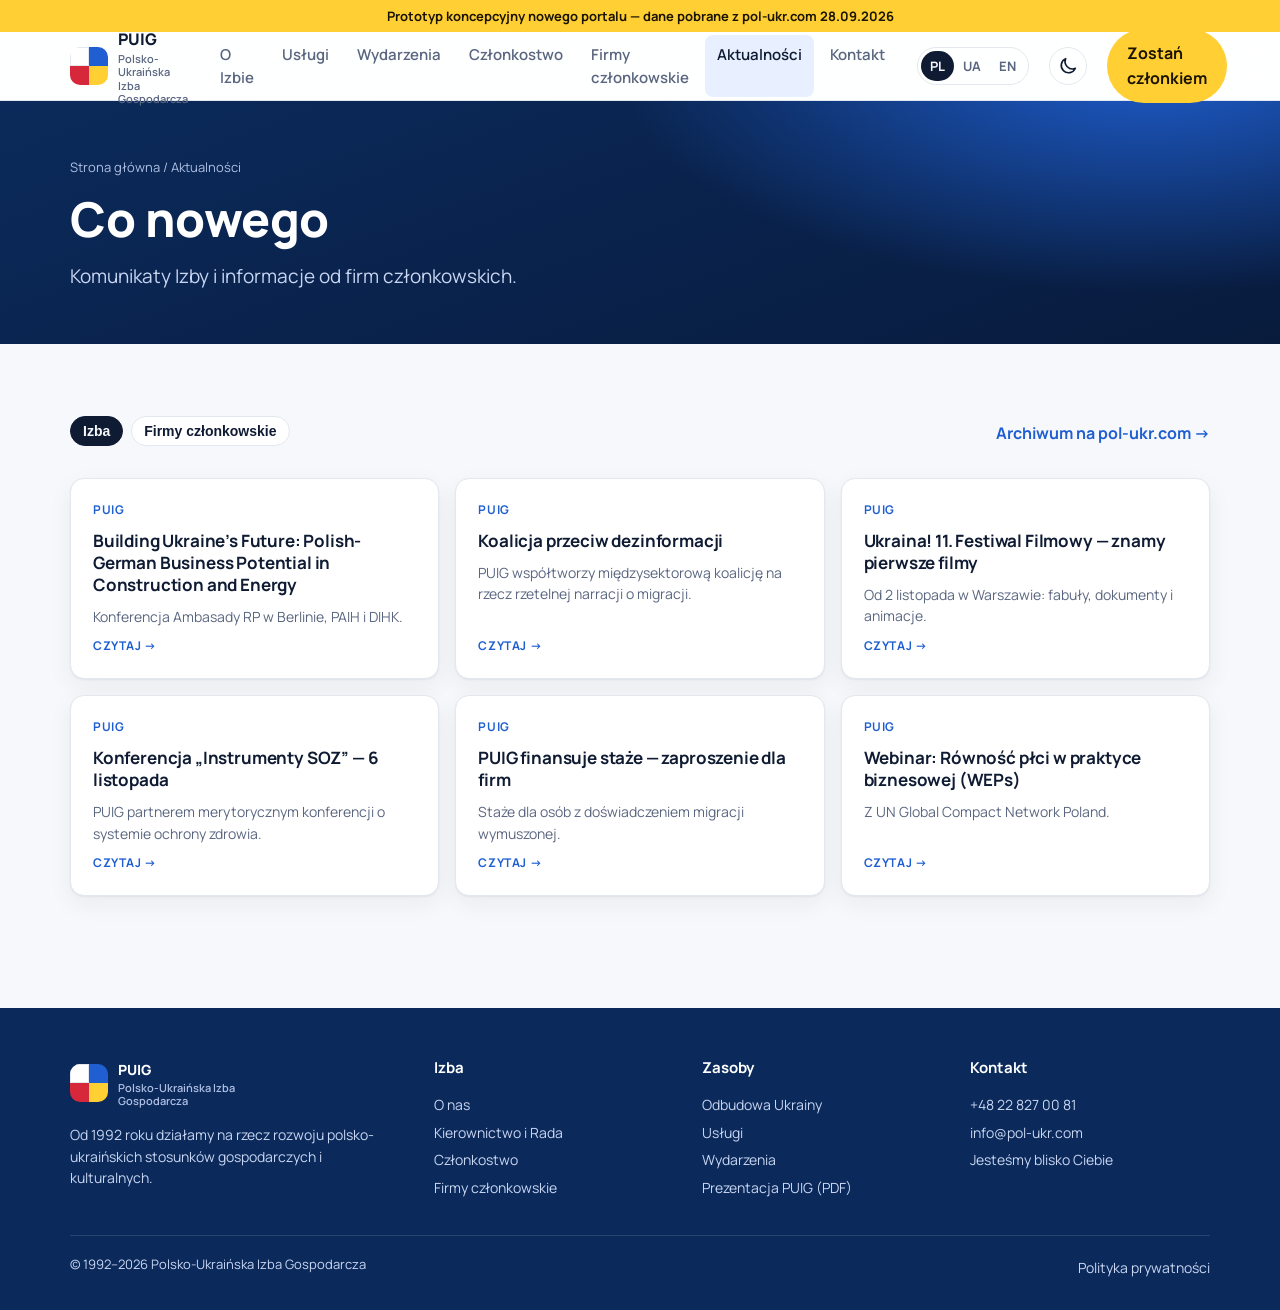
==== aktualnosci.html @ da151ade "PUIG portal concept: 9 static pages, PL/UA/EN, light/dark theme Co-Authored-By: Claude Opus 5.5 <nor" ====
<!doctype html>
<html lang="pl">
<head>
<meta charset="utf-8">
<meta name="viewport" content="width=device-width, initial-scale=1">
<title>PUIG · Polsko-Ukraińska Izba Gospodarcza</title>
<meta name="description" content="Aktualności Polsko-Ukraińskiej Izby Gospodarczej i firm członkowskich.">
<script>try{var t=localStorage.getItem("puig-theme");if(t==="light"||t==="dark")document.documentElement.dataset.theme=t}catch(e){}</script>
<link rel="preconnect" href="https://fonts.googleapis.com">
<link rel="preconnect" href="https://fonts.gstatic.com" crossorigin>
<link href="https://fonts.googleapis.com/css2?family=Manrope:wght@400;500;600;700;800&display=swap" rel="stylesheet">
<link rel="stylesheet" href="assets/style.css">
</head>
<body data-page="aktualnosci" data-title="nNews">
<div id="hdr"></div>
<main id="top">
<section class="page-hero"><div class="wrap">
  <div class="crumbs"><a href="index.html" data-i="nHome">Strona główna</a> / <span data-i="nNews"></span></div>
  <h1 data-i="newsTitle"></h1>
  <p data-i="newsPageLead"></p>
</div></section>

<section><div class="wrap">
  <div class="sec-head"><div class="tabs" id="newsTabs"></div><a class="more-link" href="https://pol-ukr.com/" data-i="archive"></a></div>
  <div class="news-grid" id="newsGrid"></div>
</div></section>
</main>
<div id="ftr"></div>
<script src="assets/data.js"></script>
<script src="assets/app.js"></script>
</body>
</html>
---- assets/style.css ----
:root{
  --bg:#f7f8fb; --surface:#fff; --ink:#0f1b33; --muted:#5a6680; --line:#e3e7ef;
  --navy:#0b2a5b; --blue:#1f5fd1; --sky:#e8f0ff; --gold:#ffcf33; --gold-ink:#5c4700; --red:#d6283a;
  --radius:14px; --shadow:0 1px 2px rgba(15,27,51,.06),0 8px 24px rgba(15,27,51,.06);
}
@media (prefers-color-scheme:dark){:root:not([data-theme="light"]){
  --bg:#0b1220; --surface:#121b2e; --ink:#e8edf7; --muted:#9aa6bf; --line:#23304a;
  --navy:#0a1a38; --blue:#6a9cff; --sky:#17243d; --gold:#ffd54d; --gold-ink:#ffe59a; --red:#ff6b7a;
  --shadow:0 1px 2px rgba(0,0,0,.3),0 8px 24px rgba(0,0,0,.25);}}
:root[data-theme="dark"]{
  --bg:#0b1220; --surface:#121b2e; --ink:#e8edf7; --muted:#9aa6bf; --line:#23304a;
  --navy:#0a1a38; --blue:#6a9cff; --sky:#17243d; --gold:#ffd54d; --gold-ink:#ffe59a; --red:#ff6b7a;
  --shadow:0 1px 2px rgba(0,0,0,.3),0 8px 24px rgba(0,0,0,.25);}
*{box-sizing:border-box}
html{scroll-behavior:smooth;scroll-padding-top:80px}
body{margin:0;font:16px/1.55 Manrope,system-ui,sans-serif;color:var(--ink);background:var(--bg);-webkit-font-smoothing:antialiased}
a{color:inherit}
img{max-width:100%}
.wrap{max-width:1180px;margin:0 auto;padding:0 20px}
.btn{display:inline-flex;align-items:center;gap:8px;padding:12px 20px;border-radius:999px;font-weight:700;text-decoration:none;border:0;cursor:pointer;font:inherit;font-weight:700;transition:transform .15s,background .15s}
.btn:hover{transform:translateY(-1px)}
.btn-gold{background:var(--gold);color:#1b1400}
.btn-ghost{background:transparent;color:#fff;box-shadow:inset 0 0 0 1.5px rgba(255,255,255,.5)}
.btn-blue{background:var(--blue);color:#fff}
.btn-line{background:transparent;color:var(--ink);box-shadow:inset 0 0 0 1.5px var(--line)}
.eyebrow{font-size:13px;font-weight:700;letter-spacing:.08em;text-transform:uppercase;color:var(--blue)}
h1,h2,h3{line-height:1.15;margin:0;letter-spacing:-.01em}
h2{font-size:clamp(26px,3.4vw,38px);font-weight:800}
section{padding:72px 0}
.sec-head{display:flex;justify-content:space-between;align-items:end;gap:20px;margin-bottom:32px;flex-wrap:wrap}
.sec-head p{margin:8px 0 0;color:var(--muted);max-width:620px}
.card{background:var(--surface);border:1px solid var(--line);border-radius:var(--radius);box-shadow:var(--shadow)}
.chip{display:inline-block;padding:6px 12px;border-radius:999px;border:1px solid var(--line);background:var(--surface);font-size:14px;font-weight:600;cursor:pointer;color:var(--ink)}
.chip[aria-pressed="true"]{background:var(--ink);color:var(--bg);border-color:var(--ink)}

/* header */
header{position:sticky;top:0;z-index:50;background:color-mix(in srgb,var(--surface) 88%,transparent);backdrop-filter:blur(12px);border-bottom:1px solid var(--line)}
.hdr{display:flex;align-items:center;gap:20px;height:68px}
.logo{display:flex;align-items:center;gap:10px;text-decoration:none;font-weight:800}
.logo-mark{width:38px;height:38px;border-radius:10px;overflow:hidden;display:grid;grid-template:1fr 1fr/1fr 1fr;flex:none}
.logo-mark i:nth-child(1){background:#fff;border:1px solid var(--line)}.logo-mark i:nth-child(2){background:#1f5fd1}
.logo-mark i:nth-child(3){background:#d6283a}.logo-mark i:nth-child(4){background:#ffcf33}
.logo small{display:block;font-weight:600;font-size:11px;color:var(--muted);line-height:1.2;max-width:170px}
nav.main{display:flex;gap:4px;margin-left:auto}
nav.main a{padding:8px 12px;border-radius:8px;text-decoration:none;font-weight:600;font-size:15px;color:var(--muted)}
nav.main a:hover{color:var(--ink);background:var(--sky)}
.langs{display:flex;border:1px solid var(--line);border-radius:999px;padding:3px}
.langs button{border:0;background:none;font:inherit;font-size:13px;font-weight:700;padding:5px 9px;border-radius:999px;cursor:pointer;color:var(--muted)}
.langs button[aria-pressed="true"]{background:var(--ink);color:var(--bg)}
.theme-btn{flex:none;background:none;border:1px solid var(--line);border-radius:999px;width:38px;height:38px;cursor:pointer;color:var(--ink);display:grid;place-items:center}
.theme-btn:hover{background:var(--sky)}
.menu-btn{display:none;margin-left:auto;background:none;border:1px solid var(--line);border-radius:10px;width:42px;height:42px;cursor:pointer;color:var(--ink);font-size:20px}
@media (max-width:1180px){
  nav.main{display:none;position:absolute;top:68px;left:0;right:0;flex-direction:column;background:var(--surface);padding:12px 16px 20px;border-bottom:1px solid var(--line)}
  nav.main.open{display:flex}
  .menu-btn{display:block}
  .hdr .btn-gold{display:none}
}
@media (max-width:520px){.hdr .logo small{display:none}}

/* hero */
.hero{background:radial-gradient(1200px 500px at 85% -10%,#1f5fd1 0,transparent 60%),linear-gradient(160deg,#0b2a5b,#081b3d);color:#fff;padding:72px 0 0;overflow:hidden}
.hero-grid{display:grid;grid-template-columns:1.15fr .85fr;gap:48px;align-items:center}
.hero h1{font-size:clamp(34px,5.2vw,60px);font-weight:800}
.hero h1 em{font-style:normal;color:var(--gold)}
.hero p.lead{font-size:clamp(17px,1.6vw,20px);color:#c9d6f2;margin:20px 0 28px;max-width:560px}
.hero-ctas{display:flex;gap:12px;flex-wrap:wrap}
.hero-card{background:rgba(255,255,255,.06);border:1px solid rgba(255,255,255,.14);border-radius:18px;padding:22px}
.hero-card h3{font-size:14px;letter-spacing:.06em;text-transform:uppercase;color:#aebfe3;margin-bottom:12px}
.next-ev{display:flex;gap:14px;padding:12px 0;border-top:1px solid rgba(255,255,255,.1);text-decoration:none}
.next-ev:first-of-type{border-top:0}
.next-ev .d{flex:none;width:52px;text-align:center;background:#fff;color:var(--navy);border-radius:10px;padding:6px 0;font-weight:800;line-height:1.1}
.next-ev .d small{display:block;font-size:11px;font-weight:700;text-transform:uppercase;color:var(--red)}
.next-ev b{display:block;font-size:15px}.next-ev span{font-size:13px;color:#aebfe3}
.paths{display:grid;grid-template-columns:repeat(3,1fr);gap:16px;margin-top:56px;transform:translateY(40px)}
.path{background:var(--surface);color:var(--ink);border-radius:var(--radius);padding:24px;text-decoration:none;box-shadow:0 12px 32px rgba(0,0,0,.18);display:flex;flex-direction:column;gap:8px;border:1px solid var(--line);transition:transform .15s}
.path:hover{transform:translateY(-3px)}
.path .flag{font-size:13px;font-weight:800;color:var(--blue);letter-spacing:.05em}
.path h3{font-size:20px}.path p{margin:0;color:var(--muted);font-size:15px}
.path .go{margin-top:auto;font-weight:700;color:var(--blue)}
@media (max-width:900px){.hero-grid{grid-template-columns:1fr}.paths{grid-template-columns:1fr;transform:translateY(32px)}}

/* stats */
.stats{padding-top:112px;padding-bottom:40px}
.stat-row{display:grid;grid-template-columns:repeat(4,1fr);gap:16px}
.stat{padding:22px}
.stat b{display:block;font-size:34px;font-weight:800;color:var(--blue)}
.stat span{color:var(--muted);font-size:15px}
@media (max-width:800px){.stat-row{grid-template-columns:1fr 1fr}}

/* services */
.svc-grid{display:grid;grid-template-columns:repeat(3,1fr);gap:16px}
.svc{padding:24px;display:flex;flex-direction:column;gap:10px}
.svc .ico{width:44px;height:44px;border-radius:12px;background:var(--sky);display:grid;place-items:center;color:var(--blue)}
.svc h3{font-size:19px}.svc p{margin:0;color:var(--muted);font-size:15px}
.svc .price{margin-top:auto;padding-top:12px;border-top:1px dashed var(--line);font-size:14px;color:var(--muted)}
.svc .price b{color:var(--ink);font-size:17px}
@media (max-width:900px){.svc-grid{grid-template-columns:1fr 1fr}}
@media (max-width:600px){.svc-grid{grid-template-columns:1fr}}

/* events */
.ev-list{display:grid;gap:12px}
.ev{display:grid;grid-template-columns:84px 1fr auto;gap:20px;align-items:center;padding:18px 20px}
.ev .date{text-align:center;border-right:1px solid var(--line);padding-right:16px}
.ev .date b{display:block;font-size:30px;font-weight:800;line-height:1}
.ev .date small{font-size:12px;font-weight:700;text-transform:uppercase;color:var(--red)}
.ev h3{font-size:18px;margin-bottom:4px}
.ev .meta{color:var(--muted);font-size:14px}
.ev .tag{display:inline-block;font-size:12px;font-weight:700;padding:2px 8px;border-radius:6px;background:var(--sky);color:var(--blue);margin-right:6px}
.ev .acts{display:flex;gap:8px}
@media (max-width:700px){.ev{grid-template-columns:64px 1fr}.ev .acts{grid-column:1/-1}}

/* membership */
.mem-grid{display:grid;grid-template-columns:repeat(3,1fr);gap:16px;align-items:stretch}
.pkg{padding:28px;display:flex;flex-direction:column;gap:12px;position:relative}
.pkg.hl{border:2px solid var(--blue)}
.pkg .badge{position:absolute;top:-12px;left:24px;background:var(--blue);color:#fff;font-size:12px;font-weight:700;padding:4px 10px;border-radius:999px}
.pkg h3{font-size:22px}
.pkg .amt{font-size:30px;font-weight:800}.pkg .amt small{font-size:15px;color:var(--muted);font-weight:600}
.pkg ul{margin:0;padding-left:18px;color:var(--muted);font-size:15px}
.pkg select{font:inherit;padding:10px;border-radius:10px;border:1px solid var(--line);background:var(--surface);color:var(--ink)}
.pkg .btn{margin-top:auto;justify-content:center}
.steps{display:grid;grid-template-columns:repeat(3,1fr);gap:16px;margin-top:24px}
.step{padding:18px 20px;display:flex;gap:14px;align-items:flex-start}
.step .n{flex:none;width:32px;height:32px;border-radius:50%;background:var(--gold);color:#1b1400;display:grid;place-items:center;font-weight:800}
.step p{margin:0;font-size:15px}
@media (max-width:900px){.mem-grid,.steps{grid-template-columns:1fr}}

/* members */
.dir-tools{display:flex;gap:12px;flex-wrap:wrap;margin-bottom:16px}
.search{flex:1;min-width:220px;padding:12px 16px;border-radius:999px;border:1px solid var(--line);background:var(--surface);font:inherit;color:var(--ink)}
.chips{display:flex;gap:8px;flex-wrap:wrap;margin-bottom:20px}
.dir{display:grid;grid-template-columns:repeat(4,1fr);gap:12px}
.mem{padding:16px;display:flex;gap:12px;align-items:center}
.mem .av{flex:none;width:42px;height:42px;border-radius:10px;display:grid;place-items:center;font-weight:800;color:#fff}
.mem b{display:block;font-size:15px;line-height:1.25}.mem span{font-size:13px;color:var(--muted)}
.dir-empty{color:var(--muted);padding:20px 0}
@media (max-width:1000px){.dir{grid-template-columns:repeat(2,1fr)}}
@media (max-width:560px){.dir{grid-template-columns:1fr}}

/* news */
.tabs{display:flex;gap:8px}
.news-grid{display:grid;grid-template-columns:repeat(3,1fr);gap:16px}
.news{padding:22px;display:flex;flex-direction:column;gap:10px;text-decoration:none}
.news .src{font-size:12px;font-weight:700;color:var(--blue);text-transform:uppercase;letter-spacing:.05em}
.news h3{font-size:17px;line-height:1.3}.news p{margin:0;color:var(--muted);font-size:14px}
.news:hover h3{color:var(--blue)}
@media (max-width:900px){.news-grid{grid-template-columns:1fr 1fr}}
@media (max-width:600px){.news-grid{grid-template-columns:1fr}}

/* offices */
.off-wrap{display:grid;grid-template-columns:320px 1fr;gap:20px}
.off-list{padding:10px;max-height:460px;overflow:auto}
.off-list button{display:flex;justify-content:space-between;width:100%;text-align:left;border:0;background:none;font:inherit;padding:10px 12px;border-radius:10px;cursor:pointer;color:var(--ink)}
.off-list button:hover{background:var(--sky)}
.off-list button[aria-selected="true"]{background:var(--ink);color:var(--bg)}
.off-list small{color:inherit;opacity:.6;font-weight:700}
.off-detail{padding:28px}
.off-detail h3{font-size:24px;margin-bottom:6px}
.off-detail .role{color:var(--muted);margin-bottom:18px}
.off-detail dl{display:grid;grid-template-columns:110px 1fr;gap:10px 16px;margin:0}
.off-detail dt{color:var(--muted);font-size:14px}.off-detail dd{margin:0;font-weight:600}
@media (max-width:800px){.off-wrap{grid-template-columns:1fr}.off-list{max-height:240px}}

/* contact */
.contact-grid{display:grid;grid-template-columns:1fr 1fr;gap:20px}
form.card{padding:28px;display:grid;gap:14px}
label{font-size:14px;font-weight:700;display:grid;gap:6px}
input,textarea,select{font:inherit;padding:12px 14px;border-radius:10px;border:1px solid var(--line);background:var(--bg);color:var(--ink)}
textarea{min-height:120px;resize:vertical}
.cause{padding:28px;background:linear-gradient(135deg,#0057b7,#0b2a5b);color:#fff;border:0}
.cause h3{font-size:22px;margin-bottom:10px}.cause p{color:#d4e1ff}
@media (max-width:800px){.contact-grid{grid-template-columns:1fr}}

footer{background:var(--navy);color:#c9d6f2;padding:48px 0 28px;margin-top:40px}
.foot{display:grid;grid-template-columns:1.4fr 1fr 1fr 1fr;gap:28px}
footer h4{color:#fff;margin:0 0 12px;font-size:15px}
footer a{display:block;text-decoration:none;padding:3px 0;font-size:14px}footer a:hover{color:#fff}
footer .legal{border-top:1px solid rgba(255,255,255,.12);margin-top:32px;padding-top:18px;font-size:13px;display:flex;justify-content:space-between;gap:12px;flex-wrap:wrap}
@media (max-width:800px){.foot{grid-template-columns:1fr 1fr}}
.proto{background:var(--gold);color:#1b1400;text-align:center;font-size:13px;font-weight:700;padding:6px 12px}
.sr{position:absolute;width:1px;height:1px;overflow:hidden;clip:rect(0 0 0 0)}

/* subpages */
nav.main a[aria-current="page"]{color:var(--ink);background:var(--sky)}
.page-hero{background:radial-gradient(900px 400px at 90% -20%,#1f5fd1 0,transparent 60%),linear-gradient(160deg,#0b2a5b,#081b3d);color:#fff;padding:56px 0 52px}
.page-hero h1{font-size:clamp(30px,4.4vw,48px);font-weight:800;max-width:820px}
.page-hero p{color:#c9d6f2;font-size:clamp(16px,1.5vw,19px);max-width:680px;margin:16px 0 0}
.crumbs{font-size:13px;color:#aebfe3;margin-bottom:14px}.crumbs a{text-decoration:none}.crumbs a:hover{color:#fff}
.more-link{font-weight:700;color:var(--blue);text-decoration:none;white-space:nowrap}
.more-link:hover{text-decoration:underline}
.two-col{display:grid;grid-template-columns:1fr 1fr;gap:20px}
.prose{padding:28px}.prose h3{font-size:20px;margin-bottom:10px}.prose p{margin:0;color:var(--muted)}
.prose ul{margin:0;padding-left:20px;color:var(--muted);display:grid;gap:8px}
.band{padding:32px;display:flex;justify-content:space-between;align-items:center;gap:20px;flex-wrap:wrap;background:var(--sky);border:1px solid var(--line);border-radius:var(--radius)}
.band h3{font-size:22px}.band p{margin:6px 0 0;color:var(--muted);max-width:640px}
.people-group{margin-bottom:28px}.people-group h3{font-size:18px;margin-bottom:12px}
.people{display:grid;grid-template-columns:repeat(auto-fill,minmax(230px,1fr));gap:10px}
.person{display:flex;gap:12px;align-items:center;padding:12px 14px;background:var(--surface);border:1px solid var(--line);border-radius:12px}
.person .av{flex:none;width:40px;height:40px;border-radius:50%;background:var(--sky);color:var(--blue);display:grid;place-items:center;font-weight:800;font-size:14px}
.person b{display:block;font-size:15px}.person small{color:var(--muted);font-size:13px}
.docs{display:flex;gap:10px;flex-wrap:wrap}
.rb-grid{display:grid;grid-template-columns:repeat(2,1fr);gap:16px}
@media (max-width:800px){.two-col,.rb-grid{grid-template-columns:1fr}}
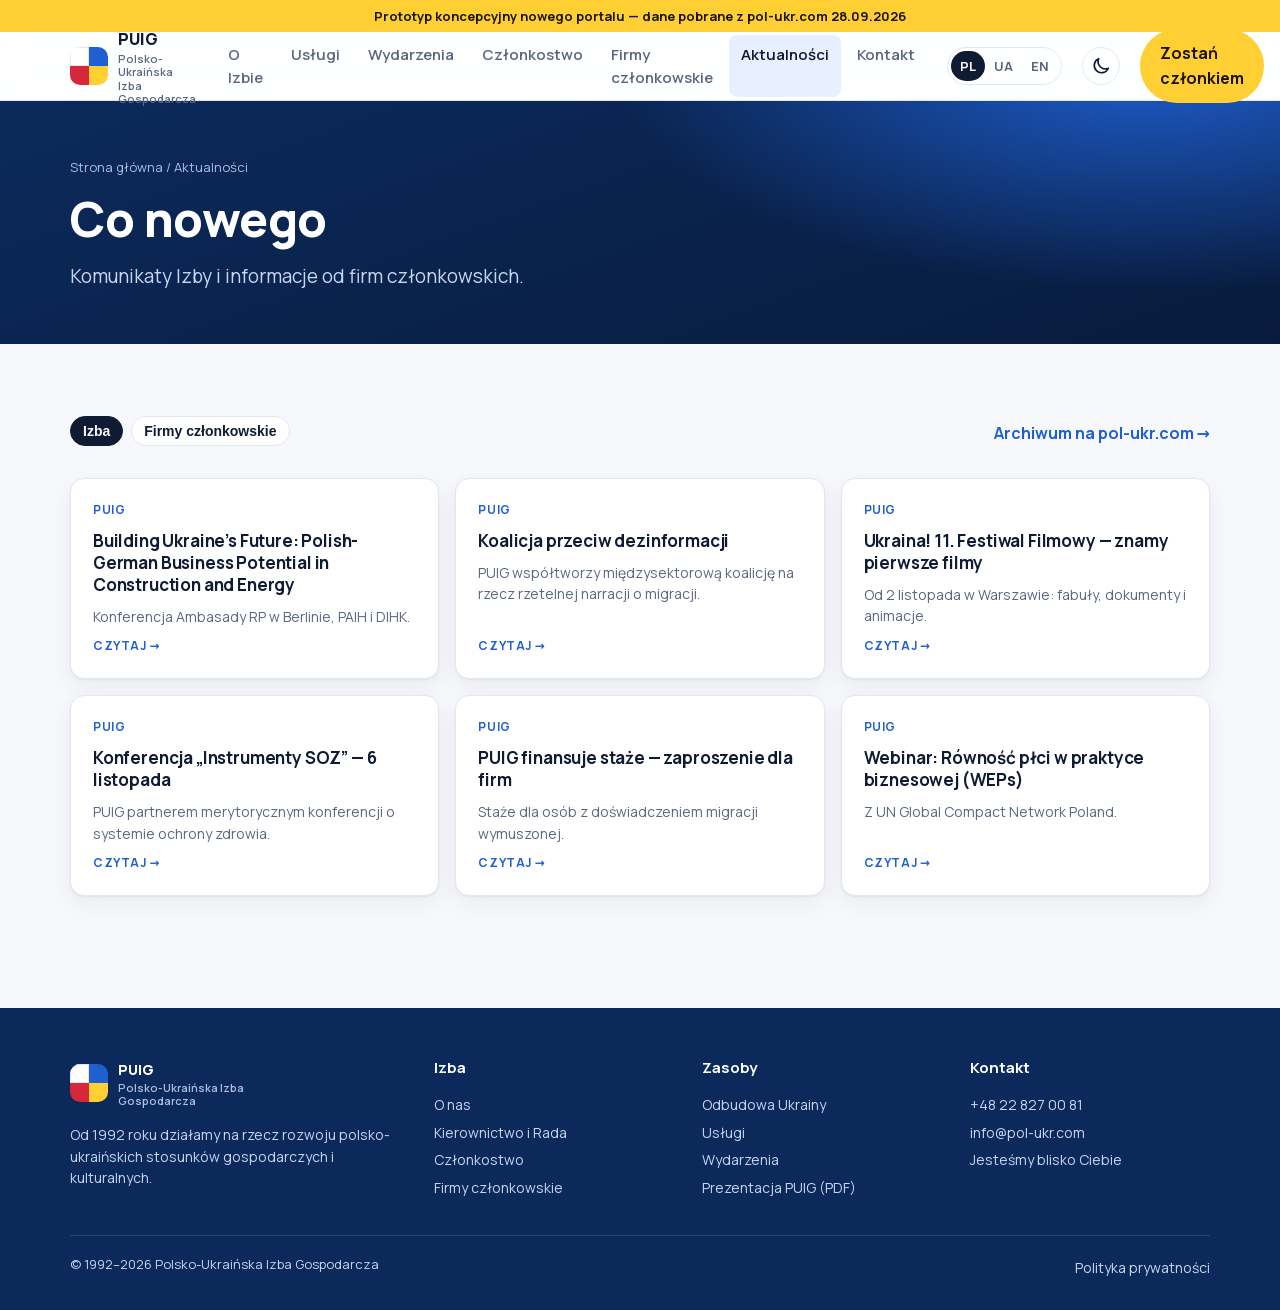
==== commit 32d4f86c: "Fix Polish text jumping on load: self-host Manrope with preload, metric-matched fallback, reveal pag" ====
--- a/aktualnosci.html
+++ b/aktualnosci.html
@@ -5,10 +5,10 @@
 <meta name="viewport" content="width=device-width, initial-scale=1">
 <title>PUIG · Polsko-Ukraińska Izba Gospodarcza</title>
 <meta name="description" content="Aktualności Polsko-Ukraińskiej Izby Gospodarczej i firm członkowskich.">
-<script>try{var t=localStorage.getItem("puig-theme");if(t==="light"||t==="dark")document.documentElement.dataset.theme=t}catch(e){}</script>
-<link rel="preconnect" href="https://fonts.googleapis.com">
-<link rel="preconnect" href="https://fonts.gstatic.com" crossorigin>
-<link href="https://fonts.googleapis.com/css2?family=Manrope:wght@400;500;600;700;800&display=swap" rel="stylesheet">
+<script>document.documentElement.classList.add("loading");setTimeout(function(){document.documentElement.classList.remove("loading")},2500);try{var t=localStorage.getItem("puig-theme");if(t==="light"||t==="dark")document.documentElement.dataset.theme=t}catch(e){}</script>
+<link rel="preload" href="assets/fonts/manrope-latin.woff2" as="font" type="font/woff2" crossorigin>
+<link rel="preload" href="assets/fonts/manrope-latin-ext.woff2" as="font" type="font/woff2" crossorigin>
+<link rel="preload" href="assets/fonts/manrope-cyrillic.woff2" as="font" type="font/woff2" crossorigin>
 <link rel="stylesheet" href="assets/style.css">
 </head>
 <body data-page="aktualnosci" data-title="nNews">
--- a/assets/style.css
+++ b/assets/style.css
@@ -1,3 +1,13 @@
+@font-face{font-family:"Manrope";font-style:normal;font-weight:400 800;font-display:swap;src:url(fonts/manrope-latin.woff2) format("woff2");
+  unicode-range:U+0000-00FF,U+0131,U+0152-0153,U+02BB-02BC,U+02C6,U+02DA,U+02DC,U+0304,U+0308,U+0329,U+2000-206F,U+20AC,U+2122,U+2191,U+2193,U+2212,U+2215,U+FEFF,U+FFFD}
+@font-face{font-family:"Manrope";font-style:normal;font-weight:400 800;font-display:swap;src:url(fonts/manrope-latin-ext.woff2) format("woff2");
+  unicode-range:U+0100-02BA,U+02BD-02C5,U+02C7-02CC,U+02CE-02D7,U+02DD-02FF,U+1E00-1E9F,U+20A0-20AB,U+20AD-20C0,U+2113,U+2C60-2C7F,U+A720-A7FF}
+@font-face{font-family:"Manrope";font-style:normal;font-weight:400 800;font-display:swap;src:url(fonts/manrope-cyrillic.woff2) format("woff2");
+  unicode-range:U+0301,U+0400-045F,U+0490-0491,U+04B0-04B1,U+2116}
+/* metric-matched fallback so a late font swap doesn't reflow lines */
+@font-face{font-family:"Manrope Fallback";src:local("Arial"),local("Helvetica");size-adjust:101.1%;ascent-override:105.8%;descent-override:29.7%;line-gap-override:0%}
+html.loading body{opacity:0}
+body{transition:opacity .12s ease-out}
 :root{
   --bg:#f7f8fb; --surface:#fff; --ink:#0f1b33; --muted:#5a6680; --line:#e3e7ef;
   --navy:#0b2a5b; --blue:#1f5fd1; --sky:#e8f0ff; --gold:#ffcf33; --gold-ink:#5c4700; --red:#d6283a;
@@ -13,7 +23,7 @@
   --shadow:0 1px 2px rgba(0,0,0,.3),0 8px 24px rgba(0,0,0,.25);}
 *{box-sizing:border-box}
 html{scroll-behavior:smooth;scroll-padding-top:80px}
-body{margin:0;font:16px/1.55 Manrope,system-ui,sans-serif;color:var(--ink);background:var(--bg);-webkit-font-smoothing:antialiased}
+body{margin:0;font:16px/1.55 Manrope,"Manrope Fallback",system-ui,sans-serif;color:var(--ink);background:var(--bg);-webkit-font-smoothing:antialiased}
 a{color:inherit}
 img{max-width:100%}
 .wrap{max-width:1180px;margin:0 auto;padding:0 20px}
